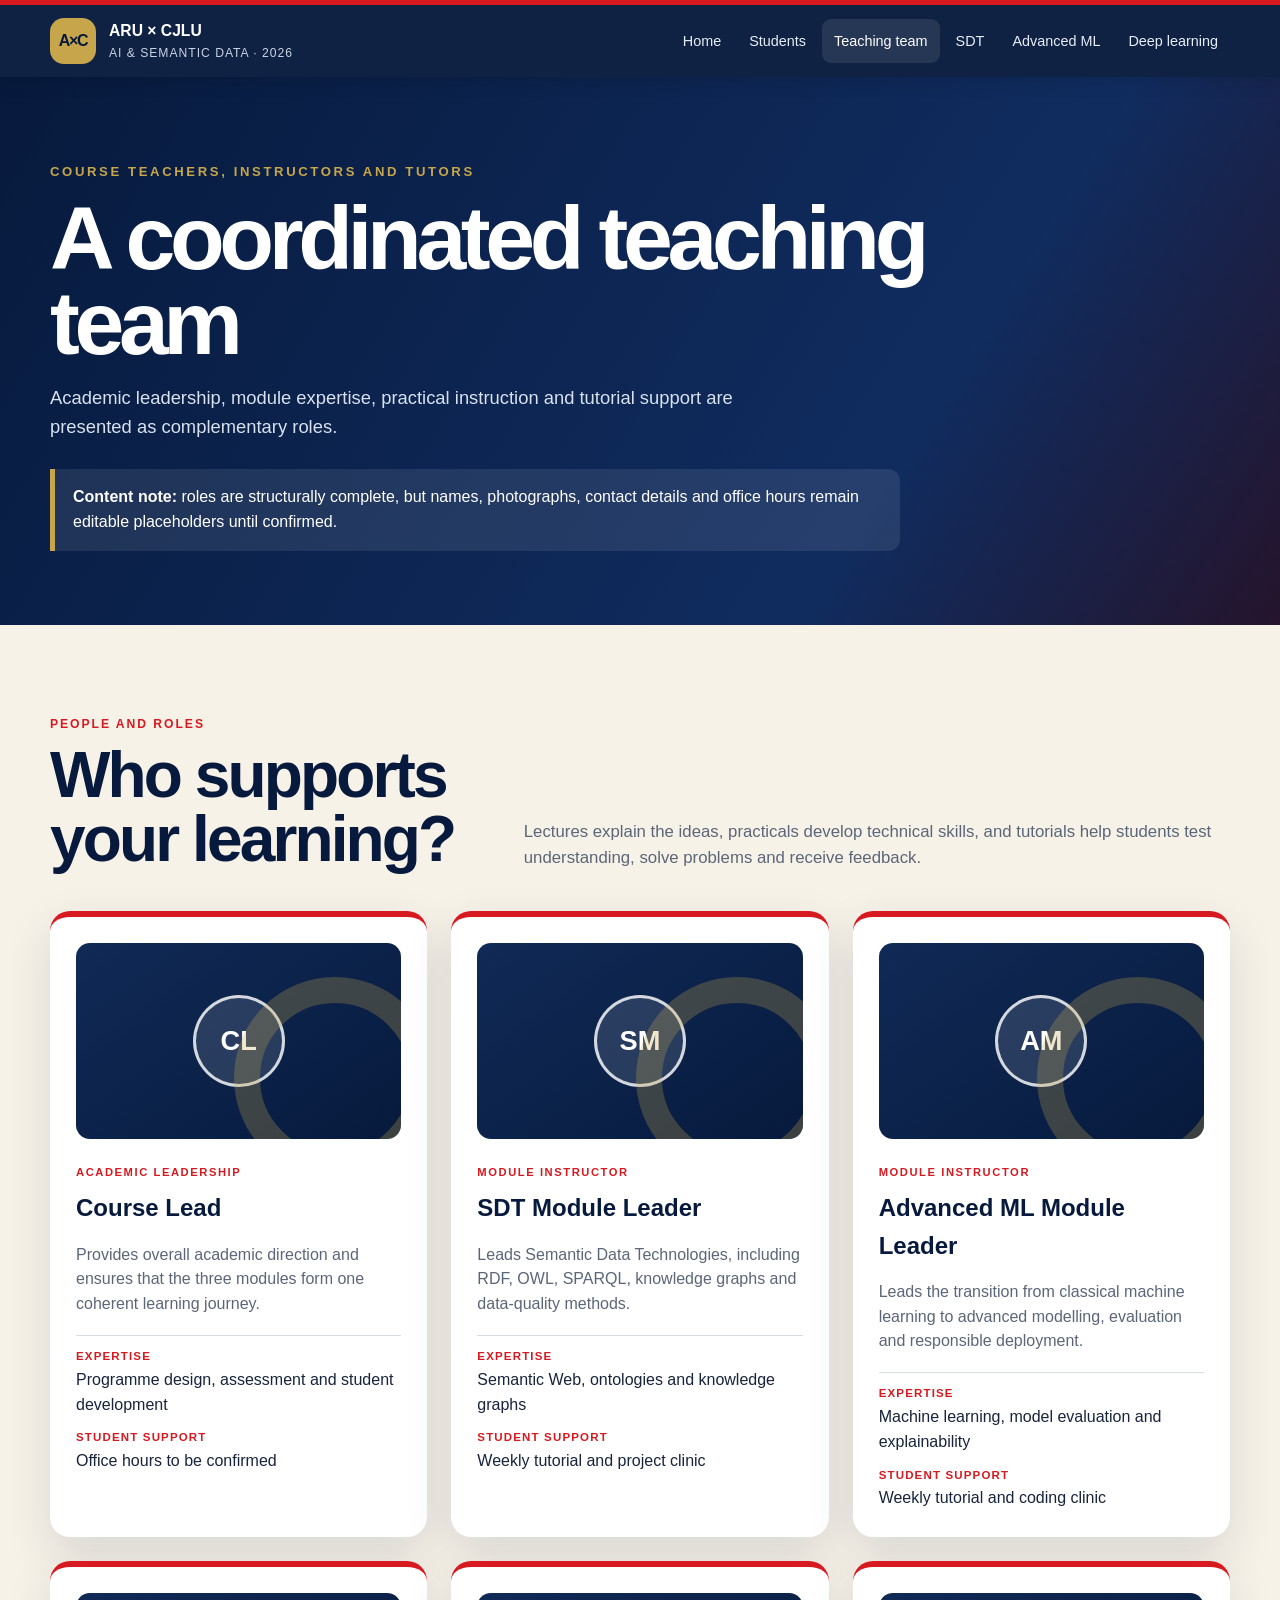
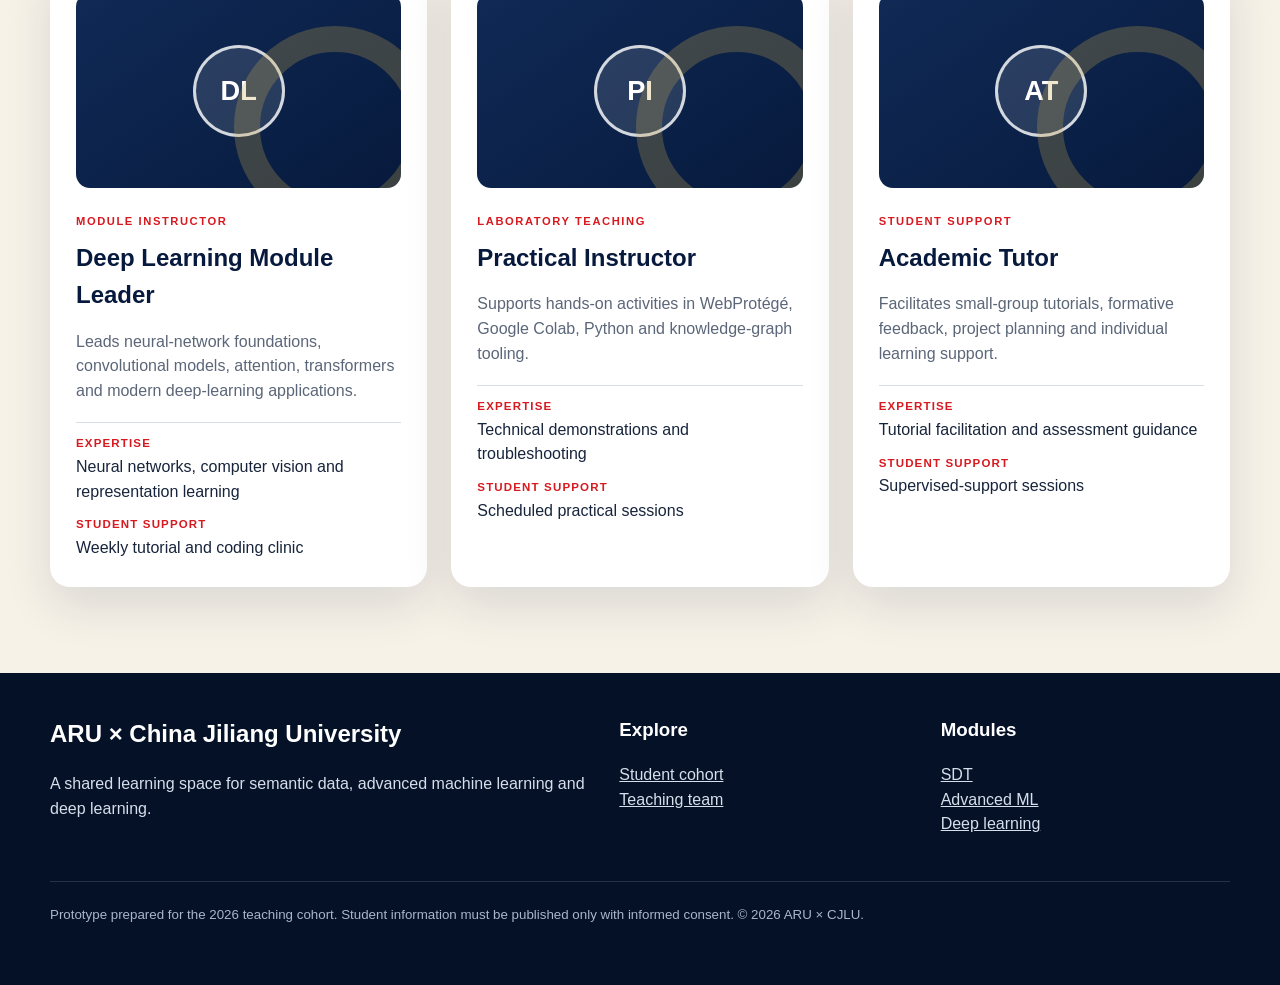
==== docs/team.html @ c7bf2b1c "Add files via upload" ====
<!doctype html>
<html lang="en">
<head><meta charset="utf-8"><meta name="viewport" content="width=device-width,initial-scale=1"><meta name="description" content="Course teachers, instructors and tutors for the ARU and CJLU teaching programme."><title>Teaching Team | ARU × CJLU</title><link rel="stylesheet" href="assets/css/site.css"></head>
<body data-page="team">
  <a class="skip-link" href="#main">Skip to main content</a><div data-site-header></div>
  <main id="main">
    <section class="page-hero"><div class="content"><span class="eyebrow">Course teachers, instructors and tutors</span><h1>A coordinated teaching team</h1><p>Academic leadership, module expertise, practical instruction and tutorial support are presented as complementary roles.</p><div class="privacy-note"><strong>Content note:</strong> roles are structurally complete, but names, photographs, contact details and office hours remain editable placeholders until confirmed.</div></div></section>
    <section class="section alt"><div class="content"><div class="section-head"><div><span class="kicker">People and roles</span><h2>Who supports your learning?</h2></div><p>Lectures explain the ideas, practicals develop technical skills, and tutorials help students test understanding, solve problems and receive feedback.</p></div><div class="team-grid" id="team-grid"></div></div></section>
  </main>
  <div data-site-footer></div>
  <script src="assets/js/header-footer.js"></script><script src="assets/js/site.js"></script><script src="assets/js/team-data.js"></script><script src="assets/js/team.js"></script>
</body>
</html>
---- docs/assets/css/site.css ----
:root {
  --navy: #071a3d;
  --navy-2: #102a56;
  --red: #d71920;
  --gold: #c7a64b;
  --blue-grey: #6f8299;
  --cream: #f7f2e8;
  --paper: #fffdf8;
  --pink: #f5dfe2;
  --sky: #dce8f3;
  --ink: #17243b;
  --muted: #5b6678;
  --line: #d9dde4;
  --shadow: 0 18px 48px rgba(7, 26, 61, .12);
  --radius: 22px;
}

* { box-sizing: border-box; }
html { scroll-behavior: smooth; }
body {
  margin: 0;
  color: var(--ink);
  background: var(--paper);
  font-family: Arial, Helvetica, sans-serif;
  line-height: 1.55;
}
a { color: inherit; }
img { max-width: 100%; }
.sr-only { position: absolute !important; width: 1px !important; height: 1px !important; padding: 0 !important; margin: -1px !important; overflow: hidden !important; clip: rect(0,0,0,0) !important; white-space: nowrap !important; border: 0 !important; }
.skip-link { position: absolute; left: -999px; top: 0; z-index: 99; }
.skip-link:focus { left: 1rem; top: 1rem; padding: .75rem 1rem; background: white; color: var(--navy); }

.site-header {
  position: sticky;
  top: 0;
  z-index: 30;
  color: #fff;
  background: rgba(7, 26, 61, .96);
  border-top: 5px solid var(--red);
  box-shadow: 0 4px 18px rgba(0,0,0,.12);
}
.header-inner {
  width: min(1180px, calc(100% - 40px));
  min-height: 72px;
  margin: auto;
  display: flex;
  align-items: center;
  justify-content: space-between;
  gap: 24px;
}
.brand { display: flex; align-items: center; gap: 13px; text-decoration: none; }
.brand-mark {
  width: 46px; height: 46px; border-radius: 14px;
  display: grid; place-items: center;
  color: var(--navy); background: var(--gold);
  font-weight: 900; letter-spacing: -.08em;
}
.brand-copy strong { display: block; font-size: .98rem; }
.brand-copy span { display: block; color: #c8d3e3; font-size: .76rem; letter-spacing: .08em; text-transform: uppercase; }
.nav-toggle { display: none; border: 1px solid #ffffff55; color: #fff; background: transparent; padding: .55rem .75rem; border-radius: 10px; }
.site-nav { display: flex; align-items: center; gap: 4px; }
.site-nav a { padding: .7rem .75rem; border-radius: 9px; text-decoration: none; color: #e7edf6; font-size: .9rem; }
.site-nav a:hover, .site-nav a:focus-visible, .site-nav a[aria-current="page"] { color: #fff; background: #ffffff18; }

.hero {
  position: relative;
  min-height: 650px;
  color: #fff;
  overflow: hidden;
  background:
    radial-gradient(circle at 78% 44%, rgba(199,166,75,.16), transparent 24%),
    radial-gradient(circle at 85% 70%, rgba(215,25,32,.16), transparent 28%),
    linear-gradient(125deg, #061e4a 0%, #071a3d 58%, #1b1229 100%);
}
.hero::before {
  content: ""; position: absolute; inset: 0; opacity: .42;
  background-image: radial-gradient(circle, rgba(255,255,255,.55) 1.3px, transparent 1.5px);
  background-size: 52px 52px;
  mask-image: linear-gradient(90deg, transparent 38%, black 100%);
}
.hero::after {
  content: ""; position: absolute; right: -70px; top: 75px; width: 620px; height: 620px;
  border: 1px solid rgba(255,255,255,.11); border-radius: 50%;
  box-shadow: 0 0 0 80px rgba(255,255,255,.018), 0 0 0 160px rgba(255,255,255,.014);
}
.hero-inner {
  position: relative; z-index: 2;
  width: min(1180px, calc(100% - 40px)); margin: auto;
  padding: 112px 0 80px;
}
.eyebrow { color: var(--gold); font-size: .82rem; font-weight: 800; letter-spacing: .2em; text-transform: uppercase; }
.hero h1 { max-width: 850px; margin: 20px 0 26px; font-size: clamp(3.5rem, 8.4vw, 7.2rem); line-height: .87; letter-spacing: -.065em; }
.hero h1 span { color: var(--gold); }
.hero-lead { max-width: 720px; margin: 0 0 28px; font-size: clamp(1.05rem, 2vw, 1.38rem); color: #e1e8f2; }
.hero-meta { display: flex; flex-wrap: wrap; gap: 14px 28px; margin: 0 0 34px; color: #becbda; font-size: .9rem; }
.hero-meta strong { color: #fff; }
.button-row { display: flex; flex-wrap: wrap; gap: 12px; }
.button { display: inline-flex; align-items: center; gap: 9px; padding: .82rem 1.15rem; border-radius: 999px; font-weight: 800; text-decoration: none; background: #fff; color: var(--navy); border: 2px solid transparent; }
.button:hover { transform: translateY(-2px); box-shadow: 0 10px 26px rgba(0,0,0,.22); }
.button.secondary { color: #fff; background: transparent; border-color: #ffffff66; }
.button.red { color: #fff; background: var(--red); }

.content { width: min(1180px, calc(100% - 40px)); margin: auto; }
.section { padding: 86px 0; }
.section.alt { background: var(--cream); }
.section-head { display: grid; grid-template-columns: minmax(0, .75fr) minmax(320px, 1.25fr); gap: 50px; align-items: end; margin-bottom: 40px; }
.section-head h2 { margin: 8px 0 0; color: var(--navy); font-size: clamp(2.2rem, 5vw, 4rem); line-height: 1; letter-spacing: -.045em; }
.section-head p { margin: 0; color: var(--muted); font-size: 1.05rem; }
.kicker { color: var(--red); text-transform: uppercase; letter-spacing: .16em; font-size: .76rem; font-weight: 900; }

.module-grid, .profile-grid, .feature-grid { display: grid; gap: 22px; }
.module-grid { grid-template-columns: repeat(3, 1fr); }
.module-card { position: relative; min-height: 330px; padding: 30px; border-radius: var(--radius); overflow: hidden; background: #fff; border: 1px solid var(--line); box-shadow: var(--shadow); }
.module-card::after { content: ""; position: absolute; right: -55px; bottom: -55px; width: 180px; height: 180px; border: 34px solid var(--sky); border-radius: 50%; opacity: .75; }
.module-card:nth-child(2)::after { border-color: var(--pink); }
.module-card:nth-child(3)::after { border-color: #e7ddbd; }
.module-no { display: inline-grid; place-items: center; width: 54px; height: 54px; border-radius: 16px; color: #fff; background: var(--navy); font-size: 1.2rem; font-weight: 900; }
.module-card h3 { position: relative; z-index: 1; margin: 22px 0 12px; color: var(--navy); font-size: 1.65rem; line-height: 1.1; }
.module-card p { position: relative; z-index: 1; color: var(--muted); }
.text-link { position: relative; z-index: 1; font-weight: 900; color: var(--red); text-decoration-thickness: 2px; text-underline-offset: 4px; }

.band { color: #fff; background: var(--navy); border-left: 12px solid var(--gold); padding: 34px 0; }
.band .content { display: flex; align-items: center; justify-content: space-between; gap: 28px; }
.band h2 { margin: 0 0 4px; font-size: 1.7rem; }
.band p { margin: 0; color: #c9d3e1; }

.page-hero { color: #fff; background: linear-gradient(122deg, var(--navy), #102c5f 70%, #25142c); padding: 82px 0 74px; }
.page-hero h1 { max-width: 900px; margin: 12px 0 18px; font-size: clamp(3rem, 7vw, 6rem); line-height: .95; letter-spacing: -.06em; }
.page-hero p { max-width: 760px; margin: 0; color: #d8e1ed; font-size: 1.15rem; }
.privacy-note { margin-top: 28px; max-width: 850px; padding: 16px 18px; border-left: 5px solid var(--gold); background: rgba(255,255,255,.09); border-radius: 0 12px 12px 0; }

.toolbar { display: flex; flex-wrap: wrap; gap: 12px; margin: 0 0 28px; }
.search-box { flex: 1 1 280px; padding: .9rem 1rem; border: 1px solid #bfc7d2; border-radius: 12px; font: inherit; background: #fff; }
.search-box:focus { outline: 3px solid rgba(199,166,75,.35); border-color: var(--navy); }
.profile-grid { grid-template-columns: repeat(4, 1fr); }
.profile-card { overflow: hidden; background: #fff; border: 1px solid var(--line); border-radius: 18px; box-shadow: 0 12px 34px rgba(7,26,61,.09); }
.portrait { aspect-ratio: 4/3; display: grid; place-items: center; color: #fff; background: linear-gradient(145deg, var(--navy-2), var(--navy)); position: relative; overflow: hidden; }
.portrait::after { content: ""; position: absolute; width: 150px; height: 150px; border-radius: 50%; border: 26px solid rgba(199,166,75,.27); right: -35px; bottom: -40px; }
.portrait img { width: 100%; height: 100%; object-fit: cover; }
.initials { width: 92px; height: 92px; border-radius: 50%; display: grid; place-items: center; border: 3px solid rgba(255,255,255,.8); background: rgba(255,255,255,.12); font-weight: 900; font-size: 1.7rem; }
.profile-copy { padding: 21px; }
.profile-role { color: var(--red); font-size: .7rem; font-weight: 900; letter-spacing: .14em; text-transform: uppercase; }
.profile-copy h2, .profile-copy h3 { margin: 5px 0 8px; color: var(--navy); font-size: 1.25rem; line-height: 1.15; }
.profile-copy p { margin: 7px 0; color: var(--muted); font-size: .9rem; }
.profile-copy strong { color: var(--ink); }
.profile-card.placeholder { background: #fcfbf7; }

.team-grid { display: grid; grid-template-columns: repeat(3, 1fr); gap: 24px; }
.team-card { padding: 26px; border-radius: 20px; border-top: 6px solid var(--red); background: #fff; box-shadow: var(--shadow); }
.team-card .portrait { border-radius: 14px; aspect-ratio: 5/3; margin-bottom: 20px; }
.team-card h2 { color: var(--navy); margin: 6px 0 8px; }
.team-card p { color: var(--muted); }
.team-card dl { margin: 18px 0 0; border-top: 1px solid var(--line); }
.team-card dt { margin-top: 12px; color: var(--red); font-size: .72rem; font-weight: 900; letter-spacing: .1em; text-transform: uppercase; }
.team-card dd { margin: 2px 0 0; }

.module-summary { display: grid; grid-template-columns: 1.2fr .8fr; gap: 32px; align-items: start; }
.summary-panel, .outcomes { padding: 30px; border-radius: 20px; background: #fff; border: 1px solid var(--line); box-shadow: var(--shadow); }
.summary-panel h2, .outcomes h2 { margin-top: 0; color: var(--navy); }
.outcomes { background: var(--navy); color: #fff; }
.outcomes h2 { color: #fff; }
.outcomes li { margin: .65rem 0; color: #dce5f0; }

.outline-table { width: 100%; border-collapse: separate; border-spacing: 0; overflow: hidden; border: 1px solid var(--line); border-radius: 18px; background: #fff; box-shadow: var(--shadow); }
.outline-table th { padding: 16px; color: #fff; background: var(--navy); text-align: left; font-size: .78rem; letter-spacing: .09em; text-transform: uppercase; }
.outline-table td { padding: 16px; border-top: 1px solid var(--line); vertical-align: top; }
.outline-table tr:nth-child(even) td { background: #faf8f2; }
.outline-table td:first-child { width: 80px; color: var(--red); font-weight: 900; }
.outline-table strong { color: var(--navy); }
.tag { display: inline-block; margin-top: 7px; padding: .25rem .55rem; border-radius: 999px; color: var(--navy); background: var(--sky); font-size: .72rem; font-weight: 800; }

.journey { display: grid; grid-template-columns: repeat(5, 1fr); gap: 10px; }
.journey-step { position: relative; padding: 25px 18px; min-height: 155px; border-radius: 16px; background: var(--cream); }
.journey-step:nth-child(2), .journey-step:nth-child(5) { background: var(--sky); }
.journey-step:nth-child(3) { background: var(--pink); }
.journey-step:nth-child(4) { color: #fff; background: var(--navy); }
.journey-step b { display: block; color: var(--red); font-size: 1.25rem; }
.journey-step:nth-child(4) b { color: var(--gold); }
.journey-step span { display: block; margin-top: 9px; font-weight: 800; }
.journey-step p { margin: 6px 0 0; font-size: .86rem; }

.site-footer { padding: 42px 0; color: #d6dfeb; background: #041127; }
.footer-grid { display: grid; grid-template-columns: 1.3fr .7fr .7fr; gap: 32px; }
.site-footer h2, .site-footer h3 { margin-top: 0; color: #fff; }
.site-footer a { color: #d6dfeb; }
.site-footer small { color: #a9b7c9; }
.footer-note { margin-top: 28px; padding-top: 20px; border-top: 1px solid #ffffff22; }
.empty-state { padding: 34px; border: 1px dashed var(--blue-grey); border-radius: 16px; color: var(--muted); text-align: center; }

@media (max-width: 980px) {
  .module-grid, .team-grid { grid-template-columns: repeat(2, 1fr); }
  .profile-grid { grid-template-columns: repeat(3, 1fr); }
  .journey { grid-template-columns: repeat(3, 1fr); }
  .module-summary { grid-template-columns: 1fr; }
}
@media (max-width: 760px) {
  .header-inner { min-height: 66px; }
  .nav-toggle { display: block; }
  .site-nav { display: none; position: absolute; left: 0; right: 0; top: 66px; flex-direction: column; align-items: stretch; padding: 12px 20px 18px; background: var(--navy); }
  .site-nav.open { display: flex; }
  .hero { min-height: 610px; }
  .hero-inner { padding-top: 86px; }
  .section-head { grid-template-columns: 1fr; gap: 18px; }
  .module-grid, .profile-grid, .team-grid { grid-template-columns: repeat(2, 1fr); }
  .footer-grid { grid-template-columns: 1fr; }
  .outline-wrap { overflow-x: auto; padding-bottom: 10px; }
  .outline-table { min-width: 720px; }
  .journey { grid-template-columns: 1fr 1fr; }
}
@media (max-width: 520px) {
  .brand-copy span { display: none; }
  .module-grid, .profile-grid, .team-grid, .journey { grid-template-columns: 1fr; }
  .band .content { align-items: flex-start; flex-direction: column; }
  .page-hero { padding: 60px 0; }
}
@media (prefers-reduced-motion: no-preference) {
  .module-card, .profile-card, .team-card, .button { transition: transform .2s ease, box-shadow .2s ease; }
  .module-card:hover, .profile-card:hover, .team-card:hover { transform: translateY(-4px); box-shadow: 0 20px 48px rgba(7,26,61,.15); }
}
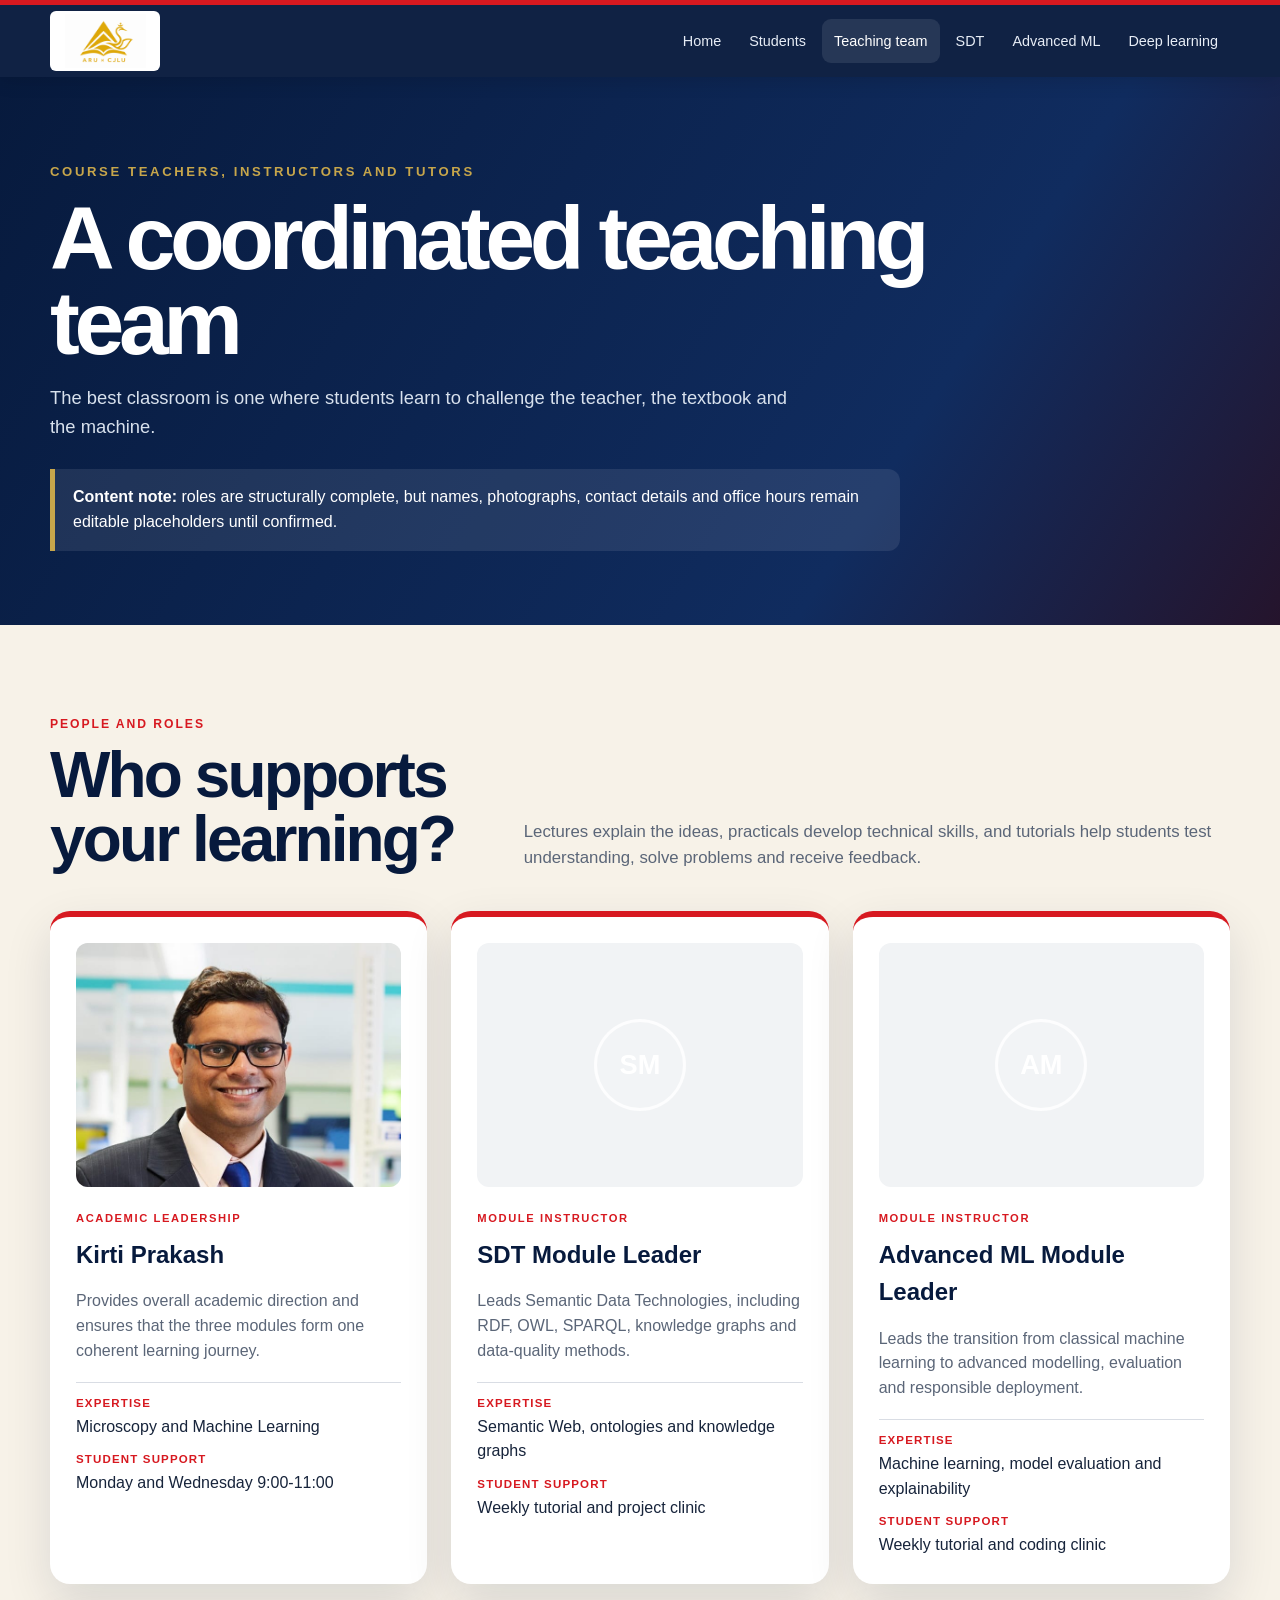
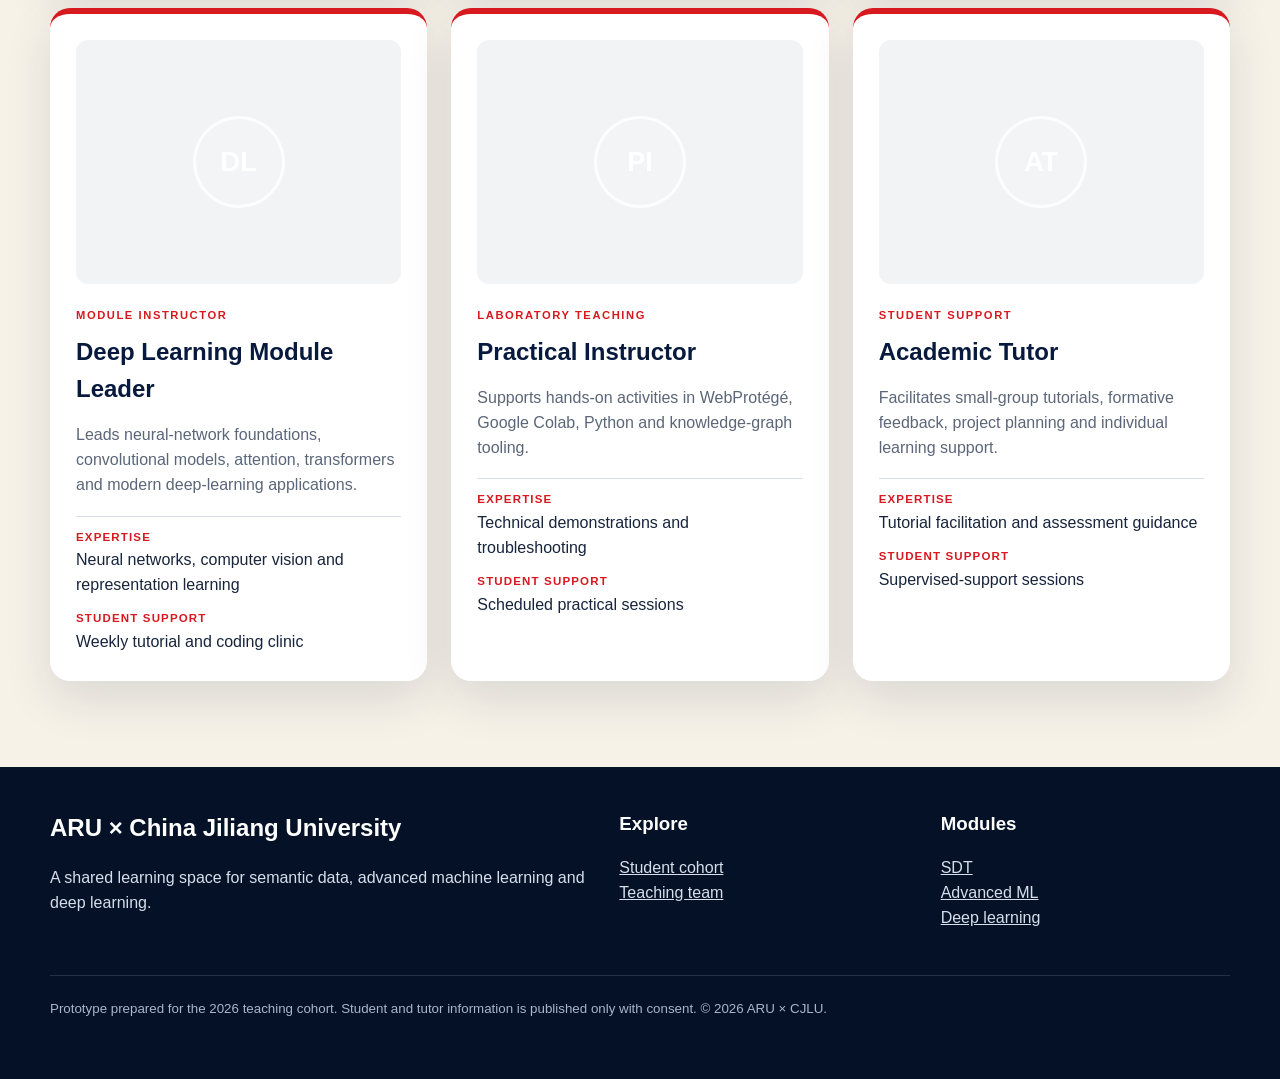
==== commit 9952ffbc: "Revise teaching team section description Updated the description of the teaching team section to emp" ====
--- a/docs/team.html
+++ b/docs/team.html
@@ -4,7 +4,7 @@
 <body data-page="team">
   <a class="skip-link" href="#main">Skip to main content</a><div data-site-header></div>
   <main id="main">
-    <section class="page-hero"><div class="content"><span class="eyebrow">Course teachers, instructors and tutors</span><h1>A coordinated teaching team</h1><p>Academic leadership, module expertise, practical instruction and tutorial support are presented as complementary roles.</p><div class="privacy-note"><strong>Content note:</strong> roles are structurally complete, but names, photographs, contact details and office hours remain editable placeholders until confirmed.</div></div></section>
+    <section class="page-hero"><div class="content"><span class="eyebrow">Course teachers, instructors and tutors</span><h1>A coordinated teaching team</h1><p>The best classroom is one where students learn to challenge the teacher, the textbook and the machine.</p><div class="privacy-note"><strong>Content note:</strong> roles are structurally complete, but names, photographs, contact details and office hours remain editable placeholders until confirmed.</div></div></section>
     <section class="section alt"><div class="content"><div class="section-head"><div><span class="kicker">People and roles</span><h2>Who supports your learning?</h2></div><p>Lectures explain the ideas, practicals develop technical skills, and tutorials help students test understanding, solve problems and receive feedback.</p></div><div class="team-grid" id="team-grid"></div></div></section>
   </main>
   <div data-site-footer></div>
--- a/docs/assets/css/site.css
+++ b/docs/assets/css/site.css
@@ -217,3 +217,48 @@
   .module-card, .profile-card, .team-card, .button { transition: transform .2s ease, box-shadow .2s ease; }
   .module-card:hover, .profile-card:hover, .team-card:hover { transform: translateY(-4px); box-shadow: 0 20px 48px rgba(7,26,61,.15); }
 }
+
+/* ARU × CJLU logo in navigation bar */
+.brand-logo {
+  display: block;
+  width: 110px;
+  height: 60px;
+  max-width: 110px;
+  object-fit: contain;
+  background: white;
+  border-radius: 6px;
+  padding: 3px;
+}
+
+.brand {
+  flex-shrink: 0;
+}
+
+.header-inner {
+  min-height: 72px;
+}
+
+/* Optimised teaching-team photographs */
+
+.team-card .portrait {
+  width: 100%;
+  aspect-ratio: 4 / 3;
+  height: auto;
+  overflow: hidden;
+  border-radius: 12px;
+  margin-bottom: 18px;
+  background: #f1f3f5;
+}
+
+.team-card .portrait img {
+  display: block;
+  width: 100%;
+  height: 100%;
+  object-fit: cover;
+  object-position: center 30%;
+}
+
+/* Remove decorative circle over the photo */
+.team-card .portrait::after {
+  display: none;
+}
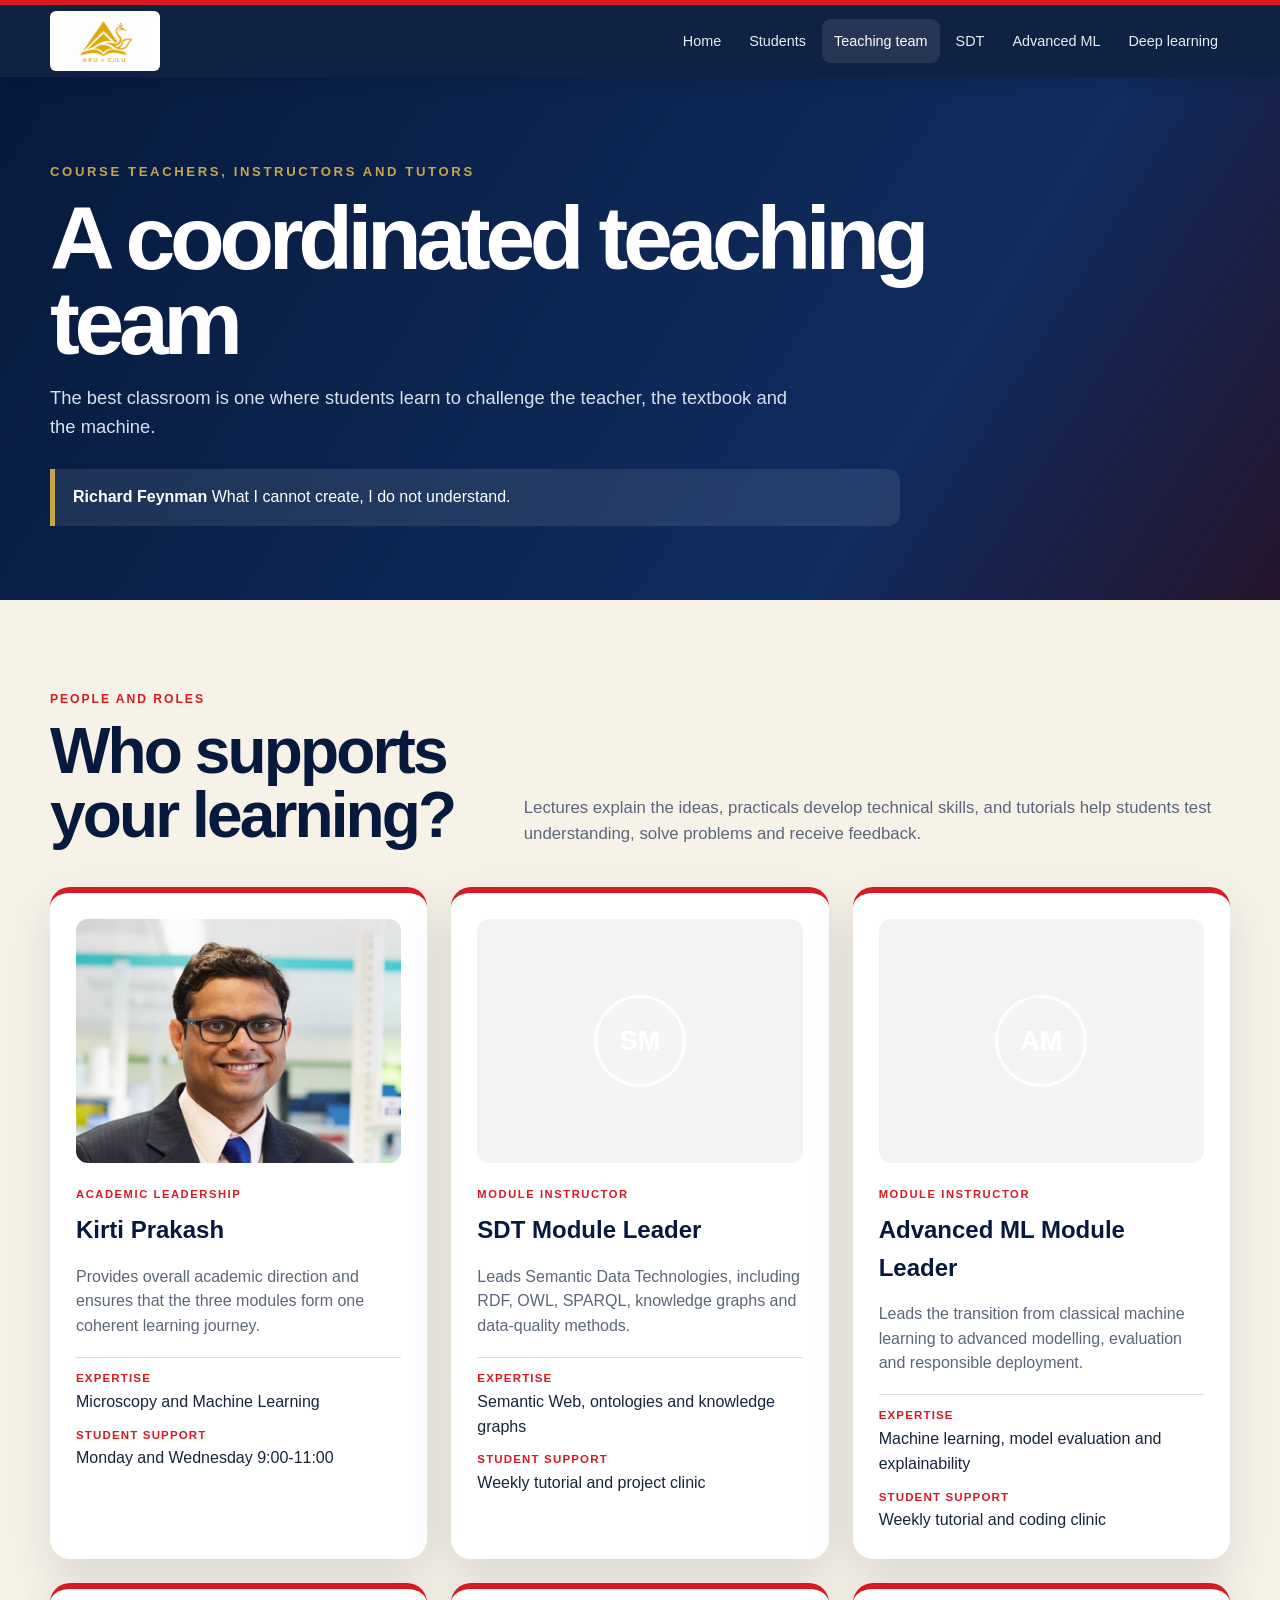
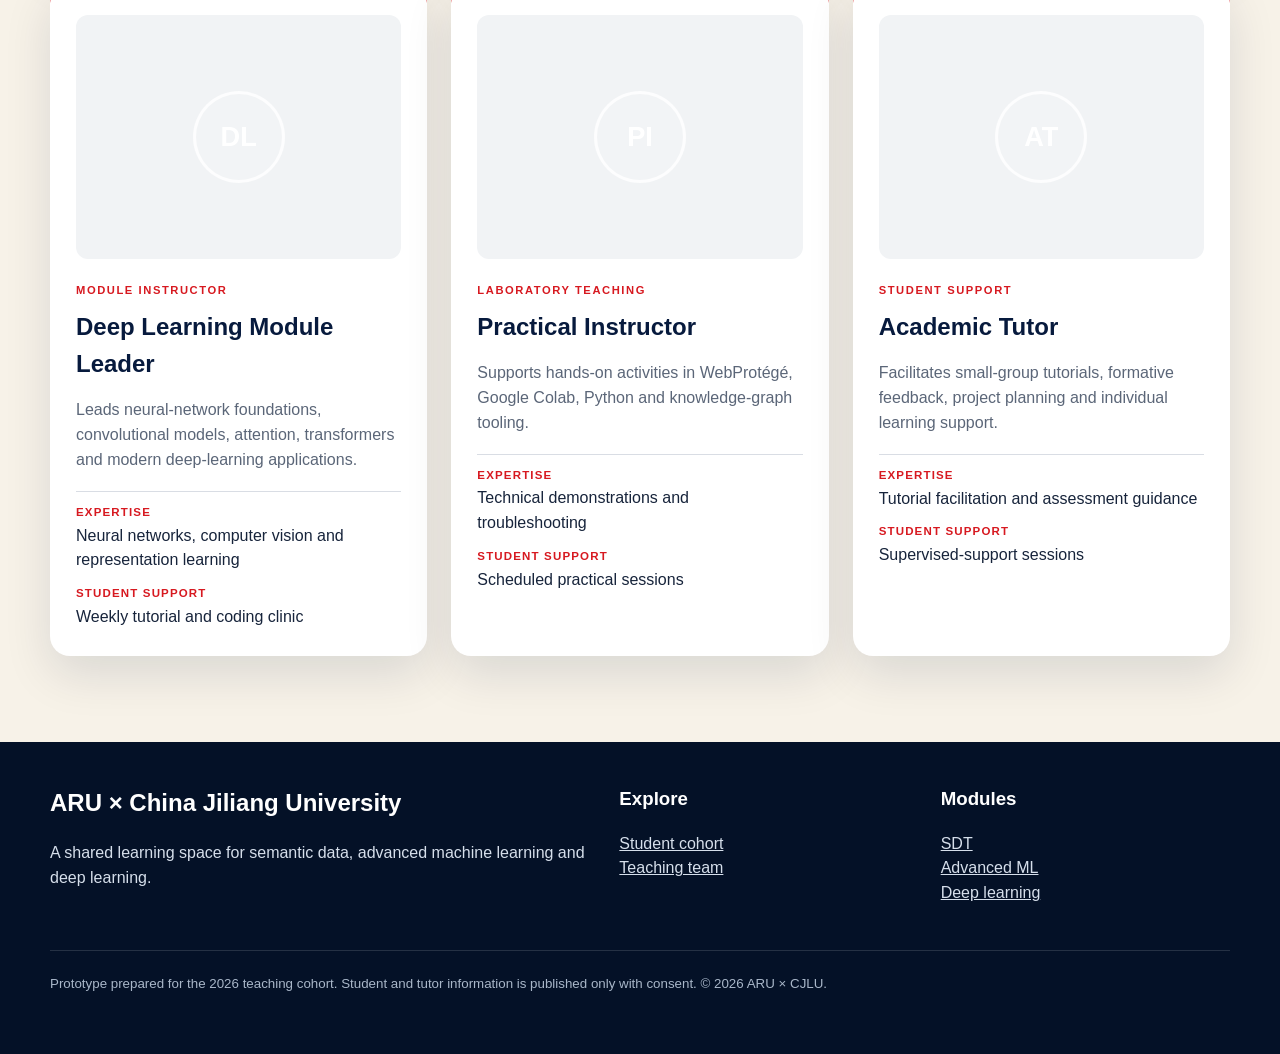
==== commit 3668c8a3: "quote" ====
--- a/docs/team.html
+++ b/docs/team.html
@@ -4,7 +4,7 @@
 <body data-page="team">
   <a class="skip-link" href="#main">Skip to main content</a><div data-site-header></div>
   <main id="main">
-    <section class="page-hero"><div class="content"><span class="eyebrow">Course teachers, instructors and tutors</span><h1>A coordinated teaching team</h1><p>The best classroom is one where students learn to challenge the teacher, the textbook and the machine.</p><div class="privacy-note"><strong>Content note:</strong> roles are structurally complete, but names, photographs, contact details and office hours remain editable placeholders until confirmed.</div></div></section>
+    <section class="page-hero"><div class="content"><span class="eyebrow">Course teachers, instructors and tutors</span><h1>A coordinated teaching team</h1><p>The best classroom is one where students learn to challenge the teacher, the textbook and the machine.</p><div class="privacy-note"><strong>Richard Feynman</strong> What I cannot create, I do not understand.</div></div></section>
     <section class="section alt"><div class="content"><div class="section-head"><div><span class="kicker">People and roles</span><h2>Who supports your learning?</h2></div><p>Lectures explain the ideas, practicals develop technical skills, and tutorials help students test understanding, solve problems and receive feedback.</p></div><div class="team-grid" id="team-grid"></div></div></section>
   </main>
   <div data-site-footer></div>
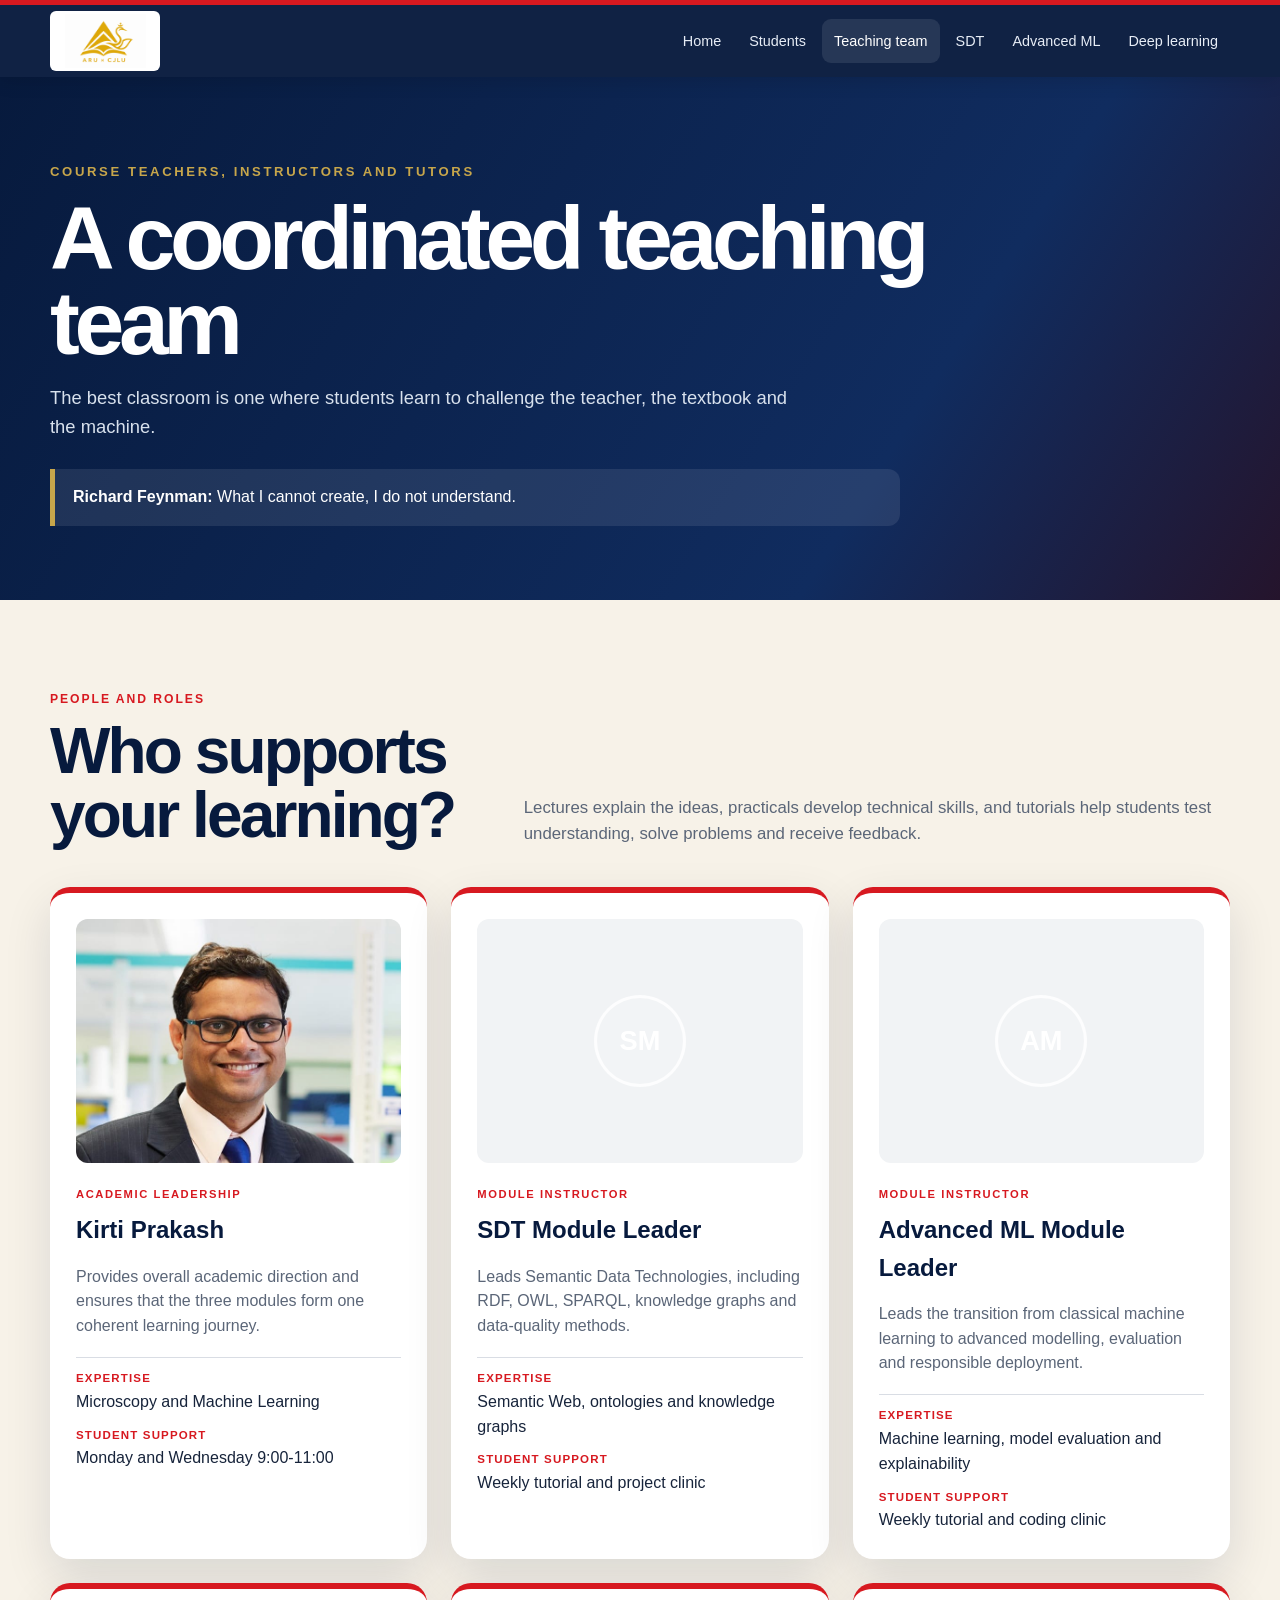
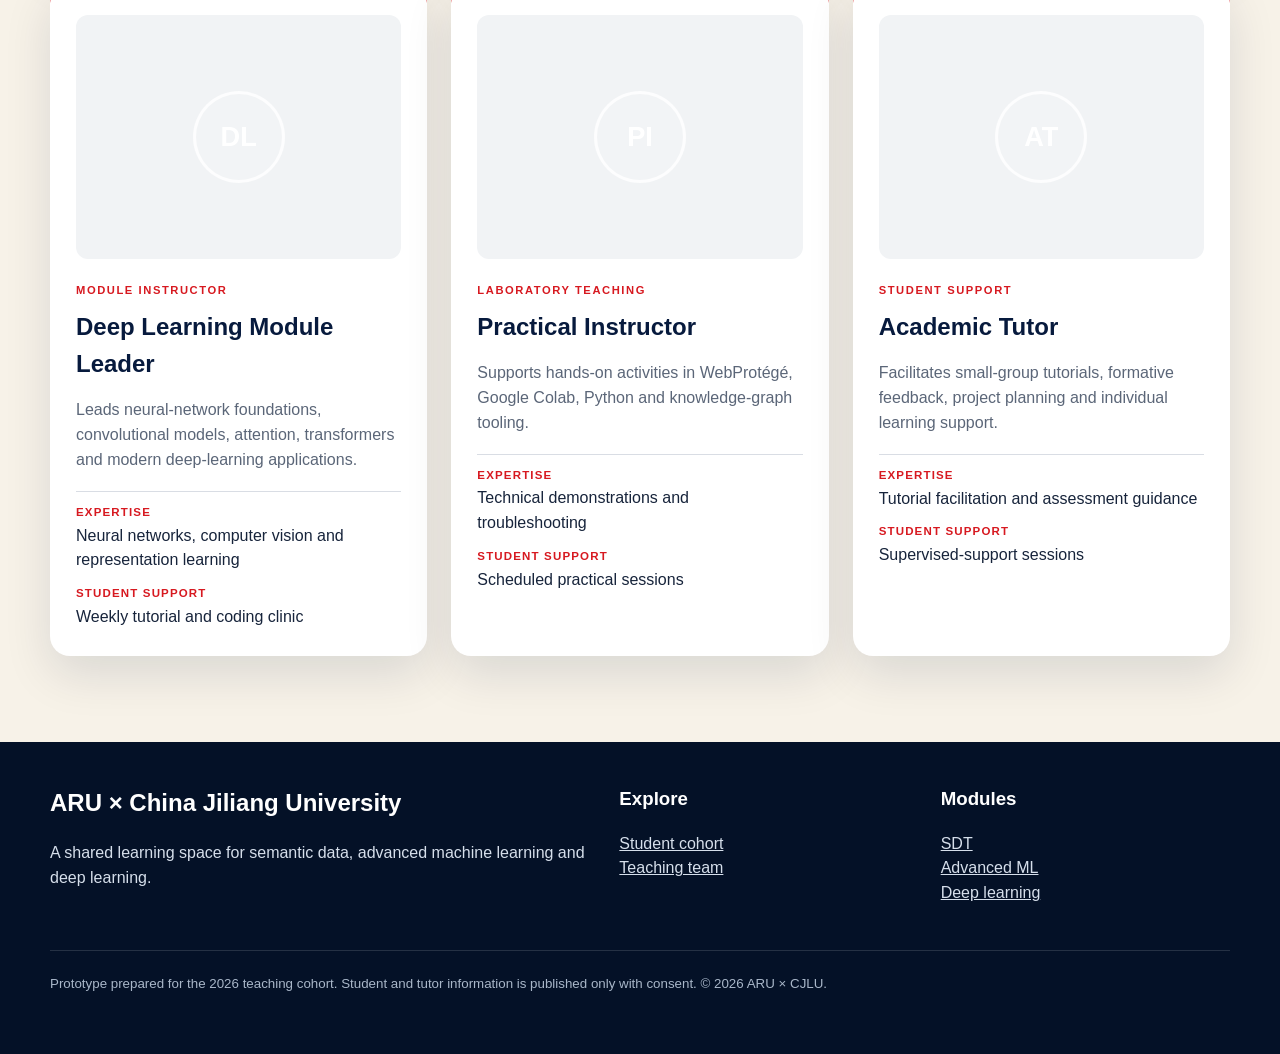
==== commit 04200e4c: "Update team.html" ====
--- a/docs/team.html
+++ b/docs/team.html
@@ -4,7 +4,7 @@
 <body data-page="team">
   <a class="skip-link" href="#main">Skip to main content</a><div data-site-header></div>
   <main id="main">
-    <section class="page-hero"><div class="content"><span class="eyebrow">Course teachers, instructors and tutors</span><h1>A coordinated teaching team</h1><p>The best classroom is one where students learn to challenge the teacher, the textbook and the machine.</p><div class="privacy-note"><strong>Richard Feynman</strong> What I cannot create, I do not understand.</div></div></section>
+    <section class="page-hero"><div class="content"><span class="eyebrow">Course teachers, instructors and tutors</span><h1>A coordinated teaching team</h1><p>The best classroom is one where students learn to challenge the teacher, the textbook and the machine.</p><div class="privacy-note"><strong>Richard Feynman:</strong> What I cannot create, I do not understand.</div></div></section>
     <section class="section alt"><div class="content"><div class="section-head"><div><span class="kicker">People and roles</span><h2>Who supports your learning?</h2></div><p>Lectures explain the ideas, practicals develop technical skills, and tutorials help students test understanding, solve problems and receive feedback.</p></div><div class="team-grid" id="team-grid"></div></div></section>
   </main>
   <div data-site-footer></div>
